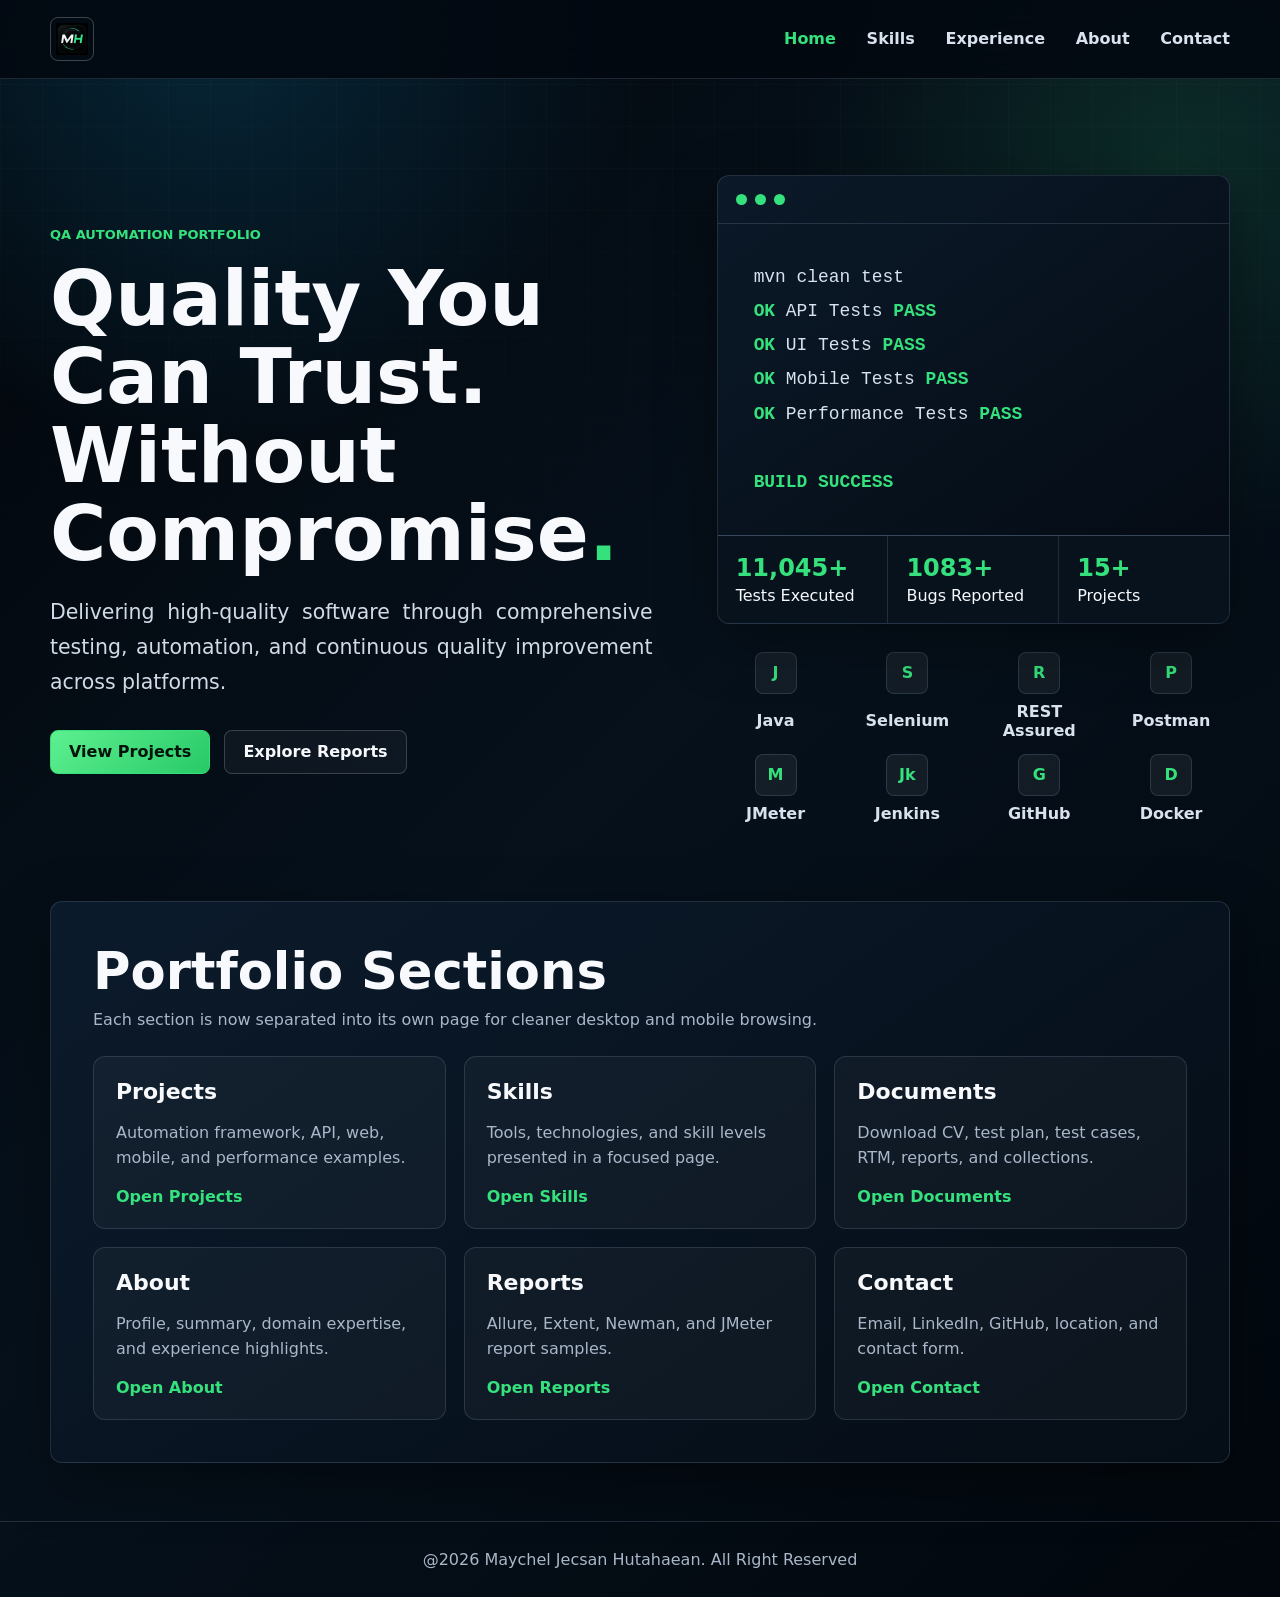
==== outputs/index.html @ 9061b14a "Update homepage" ====
<!doctype html>
<html lang="en">
  <head>
    <meta charset="utf-8" />
    <meta name="viewport" content="width=device-width, initial-scale=1" />
    <title>Maychel Hutahaean | QA Automation Portfolio</title>
    <meta name="description" content="QA automation portfolio for Maychel Hutahaean." />
    <link rel="icon" href="assets/images/favicon.ico" />
    <link rel="stylesheet" href="styles.css" />
  </head>
  <body>
    <header class="nav-wrap">
      <nav class="site nav" aria-label="Primary navigation">
        <a class="brand" href="index.html" aria-label="Home">
          <img src="assets/images/favicon.ico" alt="MH logo" width="32" height="32" />
        </a>
        <button class="mobile-toggle" type="button" aria-label="Open menu"><span></span></button>
        <div class="nav-links">
          <a class="active" href="index.html">Home</a>
          <!-- <a href="projects.html">Projects</a> -->
          <!-- <a href="reports.html">Reports</a> -->
          <!-- <a href="documents.html">Documents</a> -->
          <a href="skills.html">Skills</a>
          <a href="experience.html">Experience</a>
          <a href="about.html">About</a>
          <a href="contact.html">Contact</a>
        </div>
        <!-- <a class="btn" href="assets/docs/cv-maychel-hutahaean.pdf" download>Download CV</a> -->
      </nav>
    </header>

    <main class="site main">
      <section class="hero">
        <div>
          <span class="eyebrow">QA Automation Portfolio</span>
          <h1>Quality You Can Trust. Without Compromise<span>.</span></h1>
          <p class="lead">
            Delivering high-quality software through comprehensive testing, automation, and continuous quality improvement across platforms.
          </p>
          <div class="actions">
            <a class="btn primary" href="projects.html">View Projects</a>
            <a class="btn secondary" href="reports.html">Explore Reports</a>
          </div>
        </div>

        <div>
          <div class="terminal-card">
            <div class="terminal-top"><span></span><span></span><span></span></div>
            <div class="terminal">
              mvn clean test<br />
              <b>OK</b> API Tests <b>PASS</b><br />
              <b>OK</b> UI Tests <b>PASS</b><br />
              <b>OK</b> Mobile Tests <b>PASS</b><br />
              <b>OK</b> Performance Tests <b>PASS</b><br />
              <br />
              <b>BUILD SUCCESS</b>
            </div>
            <div class="hero-metric">
              <div><strong>11,045+</strong><span>Tests Executed</span></div>
              <div><strong>1083+</strong><span>Bugs Reported</span></div>
              <div><strong>15+</strong><span>Projects</span></div>
            </div>
          </div>

          <div class="tool-strip" aria-label="Tools">
            <div class="tool"><span class="tool-icon">J</span><span>Java</span></div>
            <div class="tool"><span class="tool-icon">S</span><span>Selenium</span></div>
            <div class="tool"><span class="tool-icon">R</span><span>REST Assured</span></div>
            <div class="tool"><span class="tool-icon">P</span><span>Postman</span></div>
            <div class="tool"><span class="tool-icon">M</span><span>JMeter</span></div>
            <div class="tool"><span class="tool-icon">Jk</span><span>Jenkins</span></div>
            <div class="tool"><span class="tool-icon">G</span><span>GitHub</span></div>
            <div class="tool"><span class="tool-icon">D</span><span>Docker</span></div>
          </div>
        </div>
      </section>

      <section class="panel">
        <div class="section-head">
          <div>
            
            <h2>Portfolio Sections</h2>
            <p>Each section is now separated into its own page for cleaner desktop and mobile browsing.</p>
          </div>
        </div>
        <div class="preview-grid">
          <a class="preview-card" href="projects.html"><h3>Projects</h3><p>Automation framework, API, web, mobile, and performance examples.</p><span class="text-link">Open Projects</span></a>
          <a class="preview-card" href="skills.html"><h3>Skills</h3><p>Tools, technologies, and skill levels presented in a focused page.</p><span class="text-link">Open Skills</span></a>
          <a class="preview-card" href="documents.html"><h3>Documents</h3><p>Download CV, test plan, test cases, RTM, reports, and collections.</p><span class="text-link">Open Documents</span></a>
          <a class="preview-card" href="about.html"><h3>About</h3><p>Profile, summary, domain expertise, and experience highlights.</p><span class="text-link">Open About</span></a>
          <a class="preview-card" href="reports.html"><h3>Reports</h3><p>Allure, Extent, Newman, and JMeter report samples.</p><span class="text-link">Open Reports</span></a>
          <a class="preview-card" href="contact.html"><h3>Contact</h3><p>Email, LinkedIn, GitHub, location, and contact form.</p><span class="text-link">Open Contact</span></a>
        </div>
      </section>
    </main>

    <footer class="footer">
      <div class="site footer-inner">
        <span>@2026 Maychel Jecsan Hutahaean. All Right Reserved</span>
      </div>
    </footer>
    <script src="script.js"></script>
  </body>
</html>
---- outputs/styles.css ----
:root {
  --bg: #02070d;
  --panel: #081420;
  --panel-2: #0d1b2a;
  --line: rgba(157, 183, 215, 0.18);
  --text: #f7f9fc;
  --muted: #a9b7c9;
  --soft: #748397;
  --green: #35e17c;
  --green-2: #12b96b;
  --blue: #18b9ff;
  --purple: #be57ff;
  --orange: #ff9a2f;
  --shadow: 0 18px 58px rgba(0, 0, 0, 0.38);
}

* {
  box-sizing: border-box;
}

html {
  scroll-behavior: smooth;
}

body {
  margin: 0;
  min-height: 100vh;
  color: var(--text);
  font-family:
    Inter, ui-sans-serif, system-ui, -apple-system, BlinkMacSystemFont,
    "Segoe UI", sans-serif;
  background:
    radial-gradient(circle at 16% 0%, rgba(24, 185, 255, 0.18), transparent 28rem),
    radial-gradient(circle at 92% 10%, rgba(53, 225, 124, 0.13), transparent 24rem),
    linear-gradient(135deg, #02050a, #06111c 48%, #02070d);
}

body::before {
  content: "";
  position: fixed;
  inset: 0;
  z-index: -1;
  pointer-events: none;
  background-image:
    linear-gradient(rgba(255, 255, 255, 0.025) 1px, transparent 1px),
    linear-gradient(90deg, rgba(255, 255, 255, 0.025) 1px, transparent 1px);
  background-size: 42px 42px;
  mask-image: linear-gradient(to bottom, rgba(0, 0, 0, 0.9), transparent 78%);
}

a {
  color: inherit;
  text-decoration: none;
}

img {
  display: block;
  max-width: 100%;
}

button,
input,
textarea {
  font: inherit;
}

.site {
  width: min(1180px, calc(100% - 32px));
  margin: 0 auto;
}

.nav-wrap {
  position: sticky;
  top: 0;
  z-index: 30;
  border-bottom: 1px solid var(--line);
  background: rgba(3, 9, 16, 0.88);
  backdrop-filter: blur(18px);
}

.nav {
  display: flex;
  align-items: center;
  justify-content: space-between;
  min-height: 78px;
  gap: 20px;
}

.brand {
  display: inline-grid;
  place-items: center;
  width: 44px;
  height: 44px;
  border: 1px solid rgba(255, 255, 255, 0.24);
  border-radius: 8px;
  font-weight: 900;
  letter-spacing: 0;
}

.nav-links {
  display: flex;
  align-items: center;
  justify-content: center;
  gap: clamp(16px, 2.4vw, 34px);
  color: #d9e2ee;
  font-weight: 700;
}

.nav-links a {
  line-height: 1;
}

.nav-links a:hover,
.nav-links a.active {
  color: var(--green);
}

.mobile-toggle {
  display: none;
  width: 44px;
  height: 44px;
  border: 1px solid var(--line);
  border-radius: 8px;
  color: var(--text);
  background: rgba(255, 255, 255, 0.04);
  cursor: pointer;
}

.mobile-toggle span,
.mobile-toggle::before,
.mobile-toggle::after {
  content: "";
  display: block;
  width: 20px;
  height: 2px;
  margin: 4px auto;
  border-radius: 2px;
  background: var(--text);
}

.btn {
  display: inline-flex;
  align-items: center;
  justify-content: center;
  min-height: 44px;
  padding: 0 18px;
  border: 1px solid rgba(53, 225, 124, 0.6);
  border-radius: 8px;
  color: var(--green);
  background: rgba(53, 225, 124, 0.08);
  font-weight: 900;
  cursor: pointer;
}

.btn:hover {
  border-color: var(--green);
  background: rgba(53, 225, 124, 0.15);
}

.btn.primary {
  color: #031309;
  border-color: var(--green);
  background: linear-gradient(135deg, #5df090, #28c967);
}

.btn.secondary {
  color: var(--text);
  border-color: rgba(255, 255, 255, 0.18);
  background: rgba(255, 255, 255, 0.04);
}

.main {
  padding: 42px 0 58px;
  animation: pageSlideIn 320ms ease both;
}

body.is-leaving .main {
  animation: pageSlideOut 180ms ease both;
}

@keyframes pageSlideIn {
  from {
    opacity: 0;
    transform: translateX(22px);
  }

  to {
    opacity: 1;
    transform: translateX(0);
  }
}

@keyframes pageSlideOut {
  from {
    opacity: 1;
    transform: translateX(0);
  }

  to {
    opacity: 0;
    transform: translateX(-18px);
  }
}

.hero {
  display: grid;
  grid-template-columns: minmax(0, 1.08fr) minmax(360px, 0.92fr);
  gap: clamp(28px, 5vw, 68px);
  align-items: center;
  min-height: calc(100vh - 120px);
  padding: 34px 0 58px;
}

.eyebrow {
  display: inline-flex;
  margin-bottom: 18px;
  color: var(--green);
  font-size: 13px;
  font-weight: 900;
  text-transform: uppercase;
}

h1,
h2,
h3,
p {
  overflow-wrap: anywhere;
}

h1 {
  max-width: 760px;
  margin: 0 0 22px;
  font-size: clamp(44px, 6vw, 84px);
  line-height: 1.02;
  letter-spacing: 0;
}

h1 span,
.accent {
  color: var(--green);
}

.lead,
.about-text {
  max-width: 700px;
  margin: 0 0 30px;
  color: #d1dbe8;
  font-size: clamp(17px, 1.6vw, 22px);
  line-height: 1.7;
  text-align: justify;
  text-align-last: left;
}

.actions {
  display: flex;
  flex-wrap: wrap;
  gap: 14px;
}

.terminal-card {
  position: relative;
  width: 100%;
  border: 1px solid var(--line);
  border-radius: 12px;
  background:
    linear-gradient(145deg, rgba(11, 25, 41, 0.96), rgba(4, 10, 18, 0.98)),
    var(--panel);
  box-shadow: var(--shadow);
  overflow: hidden;
}

.terminal-top {
  display: flex;
  gap: 8px;
  padding: 18px;
  border-bottom: 1px solid var(--line);
}

.terminal-top span {
  width: 11px;
  height: 11px;
  border-radius: 50%;
  background: var(--green);
}

.terminal {
  padding: clamp(22px, 4vw, 36px);
  font-family: "Cascadia Mono", Consolas, monospace;
  color: #d9e3ef;
  font-size: clamp(14px, 1.4vw, 18px);
  line-height: 1.9;
  white-space: nowrap;
  overflow-x: auto;
}

.terminal b {
  color: var(--green);
}

.hero-metric {
  display: grid;
  grid-template-columns: repeat(3, 1fr);
  gap: 1px;
  border-top: 1px solid var(--line);
  background: var(--line);
}

.hero-metric div {
  padding: 18px;
  background: rgba(7, 17, 29, 0.96);
}

.hero-metric strong {
  display: block;
  margin-bottom: 4px;
  color: var(--green);
  font-size: 24px;
}

.tool-strip {
  display: grid;
  grid-template-columns: repeat(4, minmax(74px, 1fr));
  gap: 14px;
  margin-top: 28px;
}

.tool {
  display: grid;
  justify-items: center;
  gap: 8px;
  min-width: 0;
  color: #d8e2ee;
  text-align: center;
  font-weight: 700;
}

.tool-icon,
.contact-icon,
.skill-logo {
  display: grid;
  place-items: center;
  width: 42px;
  height: 42px;
  border-radius: 8px;
  color: var(--green);
  background: rgba(255, 255, 255, 0.06);
  border: 1px solid var(--line);
  font-weight: 900;
}

.section-head {
  display: flex;
  align-items: end;
  justify-content: space-between;
  gap: 18px;
  margin-bottom: 22px;
}

.section-head h2,
.page-title h1 {
  margin: 0;
  font-size: clamp(32px, 4vw, 54px);
  line-height: 1.08;
}

.section-head p,
.page-title p {
  margin: 8px 0 0;
  color: var(--muted);
  line-height: 1.65;
}

.panel,
.card {
  border: 1px solid var(--line);
  border-radius: 12px;
  background:
    linear-gradient(145deg, rgba(12, 27, 44, 0.94), rgba(5, 12, 21, 0.96)),
    var(--panel);
  box-shadow: var(--shadow);
}

.panel {
  padding: clamp(22px, 4vw, 42px);
}

.preview-grid {
  display: grid;
  grid-template-columns: repeat(3, 1fr);
  gap: 18px;
}

.preview-card,
.project-card,
.report-card,
.doc-card,
.stat-card,
.skill-card {
  border: 1px solid var(--line);
  border-radius: 12px;
  background: rgba(255, 255, 255, 0.035);
  overflow: hidden;
}

.preview-card {
  padding: 22px;
}

.preview-card h3,
.project-card h3,
.report-card h3 {
  margin: 0 0 10px;
  font-size: 22px;
}

.preview-card p,
.project-card p,
.report-card p,
.doc-card p,
.skill-card p {
  color: var(--muted);
  line-height: 1.6;
}

.page-title {
  max-width: 820px;
  margin-bottom: 30px;
}

.grid-2 {
  display: grid;
  grid-template-columns: 0.85fr 1.15fr;
  gap: clamp(22px, 4vw, 48px);
  align-items: center;
}

.portrait {
  width: min(100%, 360px);
  aspect-ratio: 0.82;
  border: 1px solid var(--line);
  border-radius: 12px;
  overflow: hidden;
  background:
    radial-gradient(circle at 50% 18%, rgba(255, 255, 255, 0.16), transparent 18%),
    linear-gradient(145deg, #14263a, #0c1625 55%, #0b5f92);
}

.portrait-placeholder {
  display: grid;
  place-items: center;
  width: 100%;
  height: 100%;
  font-size: 58px;
  font-weight: 900;
}

.portrait img {
  width: 100%;
  height: 100%;
  object-fit: cover;
}

.facts {
  display: grid;
  grid-template-columns: repeat(4, 1fr);
  gap: 14px;
  margin-top: 26px;
}

.fact {
  padding: 18px;
  border: 1px solid var(--line);
  border-radius: 12px;
  background: rgba(255, 255, 255, 0.035);
}

.fact strong {
  display: block;
  color: var(--green);
  font-size: 28px;
}

.fact span {
  color: var(--muted);
}

.project-filter {
  display: flex;
  flex-wrap: wrap;
  gap: 10px;
  margin: 0 0 24px;
}

.chip {
  min-height: 40px;
  padding: 0 14px;
  border: 1px solid var(--line);
  border-radius: 8px;
  color: #dce6f3;
  background: rgba(255, 255, 255, 0.04);
  font-weight: 800;
  cursor: pointer;
}

.chip.active {
  color: #031309;
  border-color: var(--green);
  background: var(--green);
}

.project-grid,
.report-grid,
.doc-grid,
.skill-grid,
.stat-grid {
  display: grid;
  grid-template-columns: repeat(3, minmax(0, 1fr));
  gap: 20px;
}

.project-image {
  height: 170px;
  background:
    radial-gradient(circle at 70% 22%, rgba(53, 225, 124, 0.36), transparent 25%),
    linear-gradient(135deg, rgba(24, 185, 255, 0.15), rgba(3, 7, 12, 0.92));
}

.project-card:nth-child(3n + 2) .project-image {
  background:
    radial-gradient(circle at 50% 55%, rgba(53, 225, 124, 0.4), transparent 18%),
    linear-gradient(135deg, rgba(24, 185, 255, 0.2), rgba(3, 7, 12, 0.9));
}

.project-card:nth-child(3n + 3) .project-image {
  background:
    radial-gradient(circle at 72% 18%, rgba(190, 87, 255, 0.34), transparent 22%),
    linear-gradient(135deg, rgba(24, 185, 255, 0.12), rgba(3, 7, 12, 0.9));
}

.card-body {
  padding: 20px;
}

.tag {
  display: inline-flex;
  margin-bottom: 14px;
  padding: 7px 10px;
  border-radius: 7px;
  color: #031309;
  background: var(--green);
  font-size: 13px;
  font-weight: 900;
}

.mini-icons {
  display: flex;
  flex-wrap: wrap;
  gap: 8px;
  margin: 16px 0 18px;
}

.mini-icons span {
  display: grid;
  place-items: center;
  width: 28px;
  height: 28px;
  border-radius: 7px;
  color: var(--green);
  background: rgba(255, 255, 255, 0.08);
  font-size: 12px;
  font-weight: 900;
}

.text-link {
  color: var(--green);
  font-weight: 900;
}

.skill-layout {
  display: grid;
  grid-template-columns: minmax(280px, 0.95fr) minmax(360px, 1.05fr);
  gap: 28px;
}

.bars {
  display: grid;
  gap: 18px;
}

.bar-head {
  display: flex;
  justify-content: space-between;
  gap: 12px;
  margin-bottom: 8px;
  font-weight: 900;
}

.bar-track {
  height: 10px;
  border-radius: 999px;
  background: rgba(255, 255, 255, 0.1);
  overflow: hidden;
}

.bar-fill {
  display: block;
  height: 100%;
  width: var(--value);
  background: linear-gradient(90deg, #5af091, #10ba70);
}

.skill-card {
  display: grid;
  place-items: center;
  min-height: 132px;
  padding: 18px;
  text-align: center;
}

.skill-logo {
  width: 54px;
  height: 54px;
  border-radius: 50%;
  margin-bottom: 10px;
  font-size: 18px;
}

.report-card,
.doc-card,
.stat-card {
  padding: 22px;
}

.report-thumb {
  height: 118px;
  margin: 18px 0;
  border: 1px solid rgba(255, 255, 255, 0.16);
  border-radius: 8px;
  background:
    linear-gradient(90deg, rgba(255, 255, 255, 0.08) 22%, transparent 22% 26%, rgba(53, 225, 124, 0.25) 26% 52%, transparent 52%),
    linear-gradient(180deg, #f4f7fb 0 22%, #d9e0ea 22% 24%, #101722 24%);
}

.doc-icon {
  display: grid;
  place-items: center;
  width: 58px;
  height: 66px;
  margin-bottom: 18px;
  border-radius: 8px;
  color: #fff;
  background: linear-gradient(145deg, var(--blue), #086faf);
  font-size: 26px;
  font-weight: 900;
}

.doc-card:nth-child(2) .doc-icon {
  background: linear-gradient(145deg, #19e091, #07945d);
}

.doc-card:nth-child(3) .doc-icon {
  background: linear-gradient(145deg, #ffd15c, #d89510);
}

.doc-card:nth-child(4) .doc-icon,
.doc-card:nth-child(6) .doc-icon {
  background: linear-gradient(145deg, #ff7c3f, #d73622);
}

.doc-card:nth-child(5) .doc-icon {
  background: linear-gradient(145deg, #c958f6, #7d2eb5);
}

.timeline {
  position: relative;
  display: grid;
  gap: 28px;
  max-width: 900px;
  margin: 0 auto;
}

.time-item {
  display: grid;
  grid-template-columns: 170px 1fr;
  gap: 24px;
  padding: 0 0 28px;
  border-bottom: 1px solid var(--line);
}

.time-item:last-child {
  border-bottom: 0;
  padding-bottom: 0;
}

.date {
  color: var(--green);
  font-weight: 900;
}

.role h3 {
  margin: 0 0 5px;
}

.role small {
  color: var(--text);
}

.role p {
  color: var(--muted);
  line-height: 1.6;
}

.stat-card strong {
  display: block;
  color: var(--stat-color);
  font-size: clamp(36px, 4vw, 54px);
  line-height: 1;
}

.stat-card h3 {
  margin: 12px 0;
}

.contact-layout {
  display: grid;
  grid-template-columns: 0.9fr 1.1fr;
  gap: 30px;
}

.contact-list {
  display: grid;
  gap: 16px;
  margin-top: 22px;
}

.contact-item {
  display: grid;
  grid-template-columns: 42px 1fr;
  gap: 12px;
  align-items: center;
  color: #dce5ef;
}

.contact-icon {
  color: #031309;
  background: var(--green);
  border-color: var(--green);
}

.form {
  display: grid;
  gap: 12px;
}

.form-row {
  display: grid;
  grid-template-columns: 1fr 1fr;
  gap: 12px;
}

input,
textarea {
  width: 100%;
  border: 1px solid var(--line);
  border-radius: 8px;
  background: rgba(255, 255, 255, 0.05);
  color: var(--text);
  padding: 15px;
}

textarea {
  min-height: 136px;
  resize: vertical;
}

.logo-showcase {
  display: grid;
  grid-template-columns: repeat(3, minmax(0, 1fr));
  gap: 14px;
}

.logo-card {
  display: grid;
  place-items: center;
  min-height: 118px;
  padding: 18px;
  border: 1px solid var(--line);
  border-radius: 12px;
  background: rgba(255, 255, 255, 0.035);
  text-align: center;
}

.logo-card img {
  width: min(100%, 132px);
  max-height: 58px;
  object-fit: contain;
}

.logo-card span {
  color: var(--muted);
  font-weight: 800;
}

.logo-card img + span {
  display: none;
}

.footer {
  border-top: 1px solid var(--line);
  padding: 28px 0;
  color: var(--muted);
}

.footer-inner {
  display: flex;
  align-items: center;
  justify-content: center;
  gap: 18px;
  text-align: center;
}

@media (max-width: 1080px) {
  .site {
    width: min(100% - 24px, 1180px);
  }

  .mobile-toggle {
    display: block;
  }

  .nav {
    min-height: 68px;
  }

  .nav-links {
    position: absolute;
    left: 12px;
    right: 12px;
    top: 78px;
    display: none;
    flex-direction: column;
    align-items: stretch;
    gap: 0;
    padding: 10px;
    border: 1px solid var(--line);
    border-radius: 12px;
    background: rgba(5, 12, 21, 0.98);
  }

  .nav-links.open {
    display: flex;
  }

  .nav-links a {
    padding: 14px;
    border-radius: 8px;
  }

  .nav-links a:hover,
  .nav-links a.active {
    background: rgba(53, 225, 124, 0.08);
  }

  .nav .btn {
    display: none;
  }

  .hero,
  .grid-2,
  .skill-layout,
  .contact-layout {
    grid-template-columns: 1fr;
  }

  .hero {
    min-height: auto;
    padding-top: 26px;
  }

  .preview-grid,
  .project-grid,
  .report-grid,
  .doc-grid,
  .skill-grid,
  .stat-grid,
  .facts {
    grid-template-columns: repeat(2, minmax(0, 1fr));
  }
}

@media (max-width: 640px) {
  .main {
    padding-top: 26px;
  }

  h1 {
    font-size: 42px;
  }

  .hero-metric,
  .preview-grid,
  .project-grid,
  .report-grid,
  .doc-grid,
  .skill-grid,
  .stat-grid,
  .facts,
  .logo-showcase,
  .form-row {
    grid-template-columns: 1fr;
  }

  .tool-strip {
    grid-template-columns: repeat(2, 1fr);
  }

  .section-head {
    display: block;
  }

  .time-item {
    grid-template-columns: 1fr;
    gap: 6px;
  }

  .footer-inner {
    justify-content: center;
  }
}

@media (prefers-reduced-motion: reduce) {
  html {
    scroll-behavior: auto;
  }

  .main,
  body.is-leaving .main {
    animation: none;
  }
}
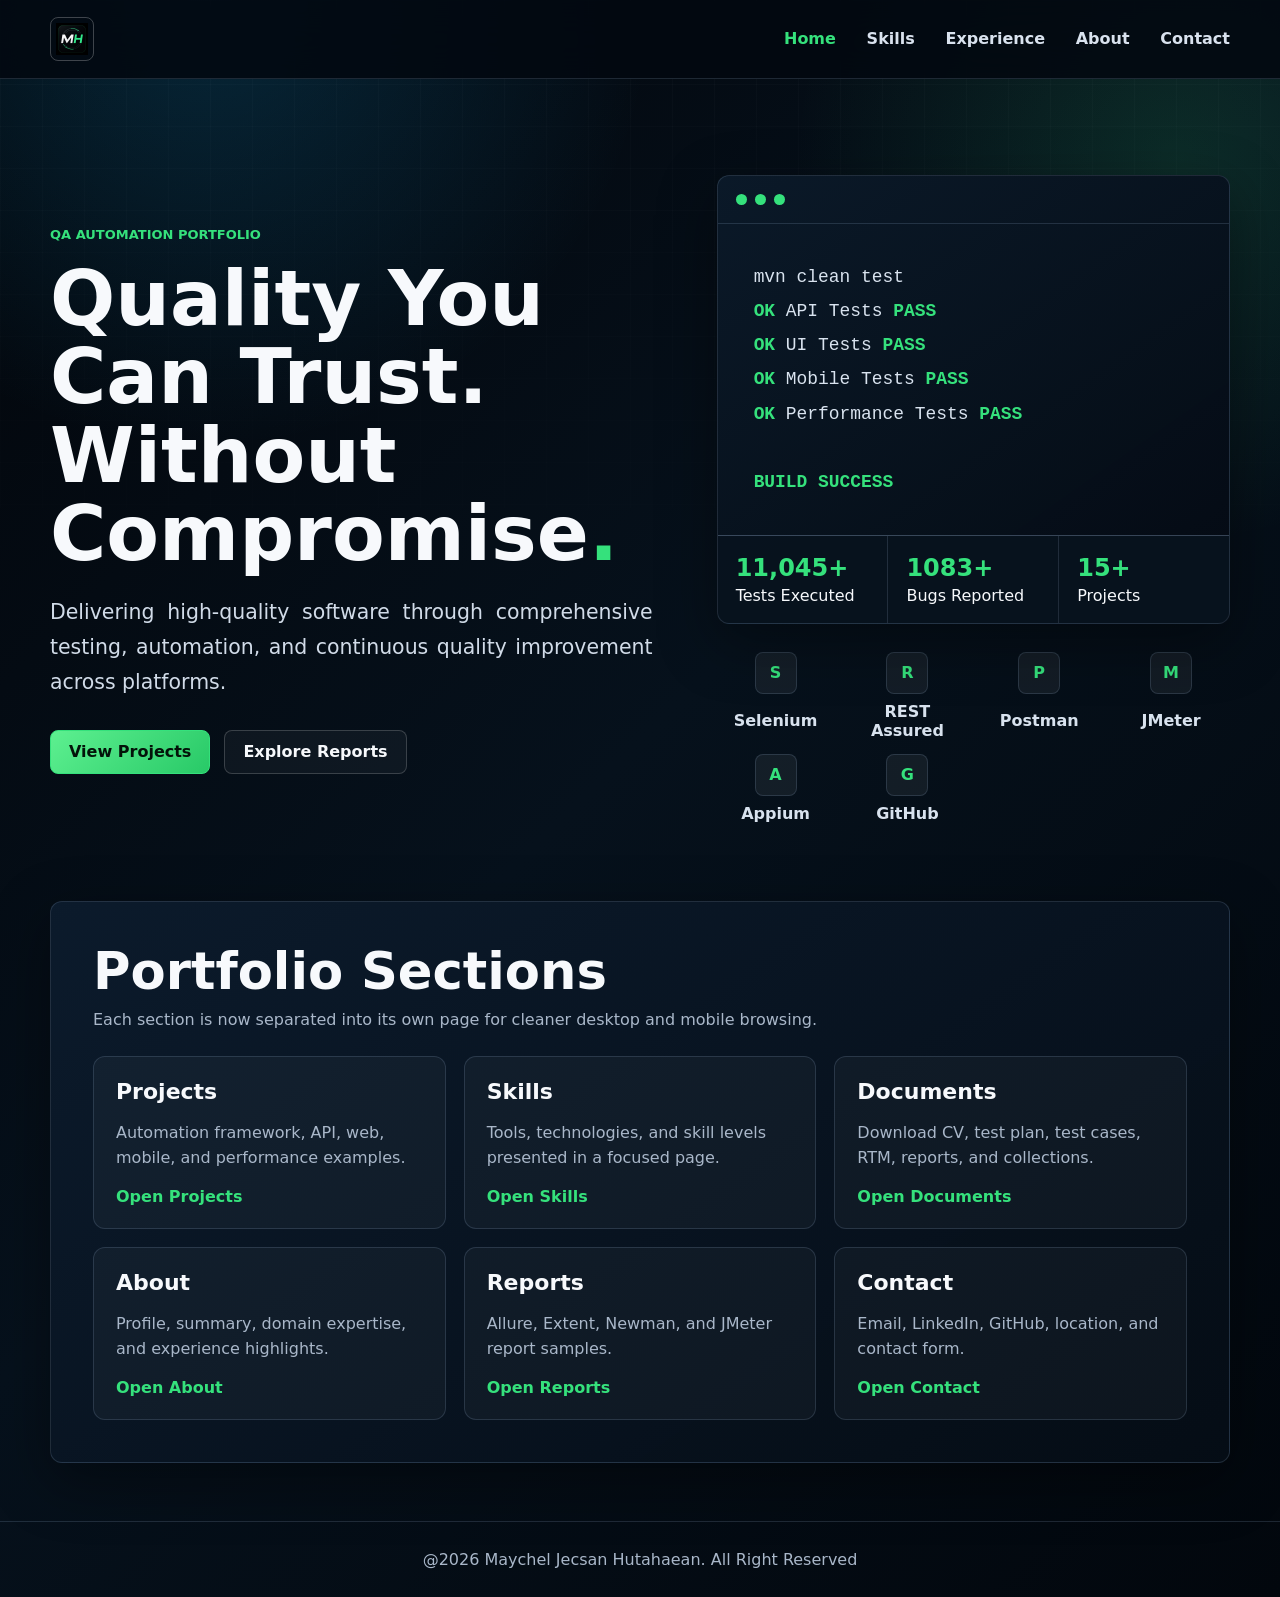
==== commit 030f7024: "Update hero section and about page" ====
--- a/outputs/index.html
+++ b/outputs/index.html
@@ -63,14 +63,14 @@
           </div>
 
           <div class="tool-strip" aria-label="Tools">
-            <div class="tool"><span class="tool-icon">J</span><span>Java</span></div>
+            <!-- <div class="tool"><span class="tool-icon">J</span><span>Java</span></div> -->
             <div class="tool"><span class="tool-icon">S</span><span>Selenium</span></div>
             <div class="tool"><span class="tool-icon">R</span><span>REST Assured</span></div>
             <div class="tool"><span class="tool-icon">P</span><span>Postman</span></div>
             <div class="tool"><span class="tool-icon">M</span><span>JMeter</span></div>
-            <div class="tool"><span class="tool-icon">Jk</span><span>Jenkins</span></div>
+            <div class="tool"><span class="tool-icon">A</span><span>Appium</span></div>
             <div class="tool"><span class="tool-icon">G</span><span>GitHub</span></div>
-            <div class="tool"><span class="tool-icon">D</span><span>Docker</span></div>
+            <!-- <div class="tool"><span class="tool-icon">D</span><span>Docker</span></div> -->
           </div>
         </div>
       </section>
--- a/outputs/styles.css
+++ b/outputs/styles.css
@@ -776,29 +776,42 @@
 .logo-showcase {
   display: grid;
   grid-template-columns: repeat(3, minmax(0, 1fr));
-  gap: 14px;
+  gap: 12px;
 }
 
 .logo-card {
-  display: grid;
-  place-items: center;
-  min-height: 118px;
-  padding: 18px;
+  display: flex;
+  flex-direction: column;
+  align-items: center;
+  justify-content: center;
+
+  min-height: 170px;
+  padding: 18px 14px;
+
   border: 1px solid var(--line);
-  border-radius: 12px;
-  background: rgba(255, 255, 255, 0.035);
+  border-radius: 18px;
+  background: rgba(255,255,255,.03);
+
   text-align: center;
+  font-size: 1rem;      /* lebih kecil */
+  font-weight: 500;
+  line-height: 1.35;
+
+  transition: all .25s ease;
 }
 
 .logo-card img {
-  width: min(100%, 132px);
-  max-height: 58px;
+  width: 84px;
+  height: 84px;
   object-fit: contain;
+
+  background: #fff;
+  padding: 8px;
+  border-radius: 18px;
 }
 
 .logo-card span {
-  color: var(--muted);
-  font-weight: 800;
+  display: none;
 }
 
 .logo-card img + span {
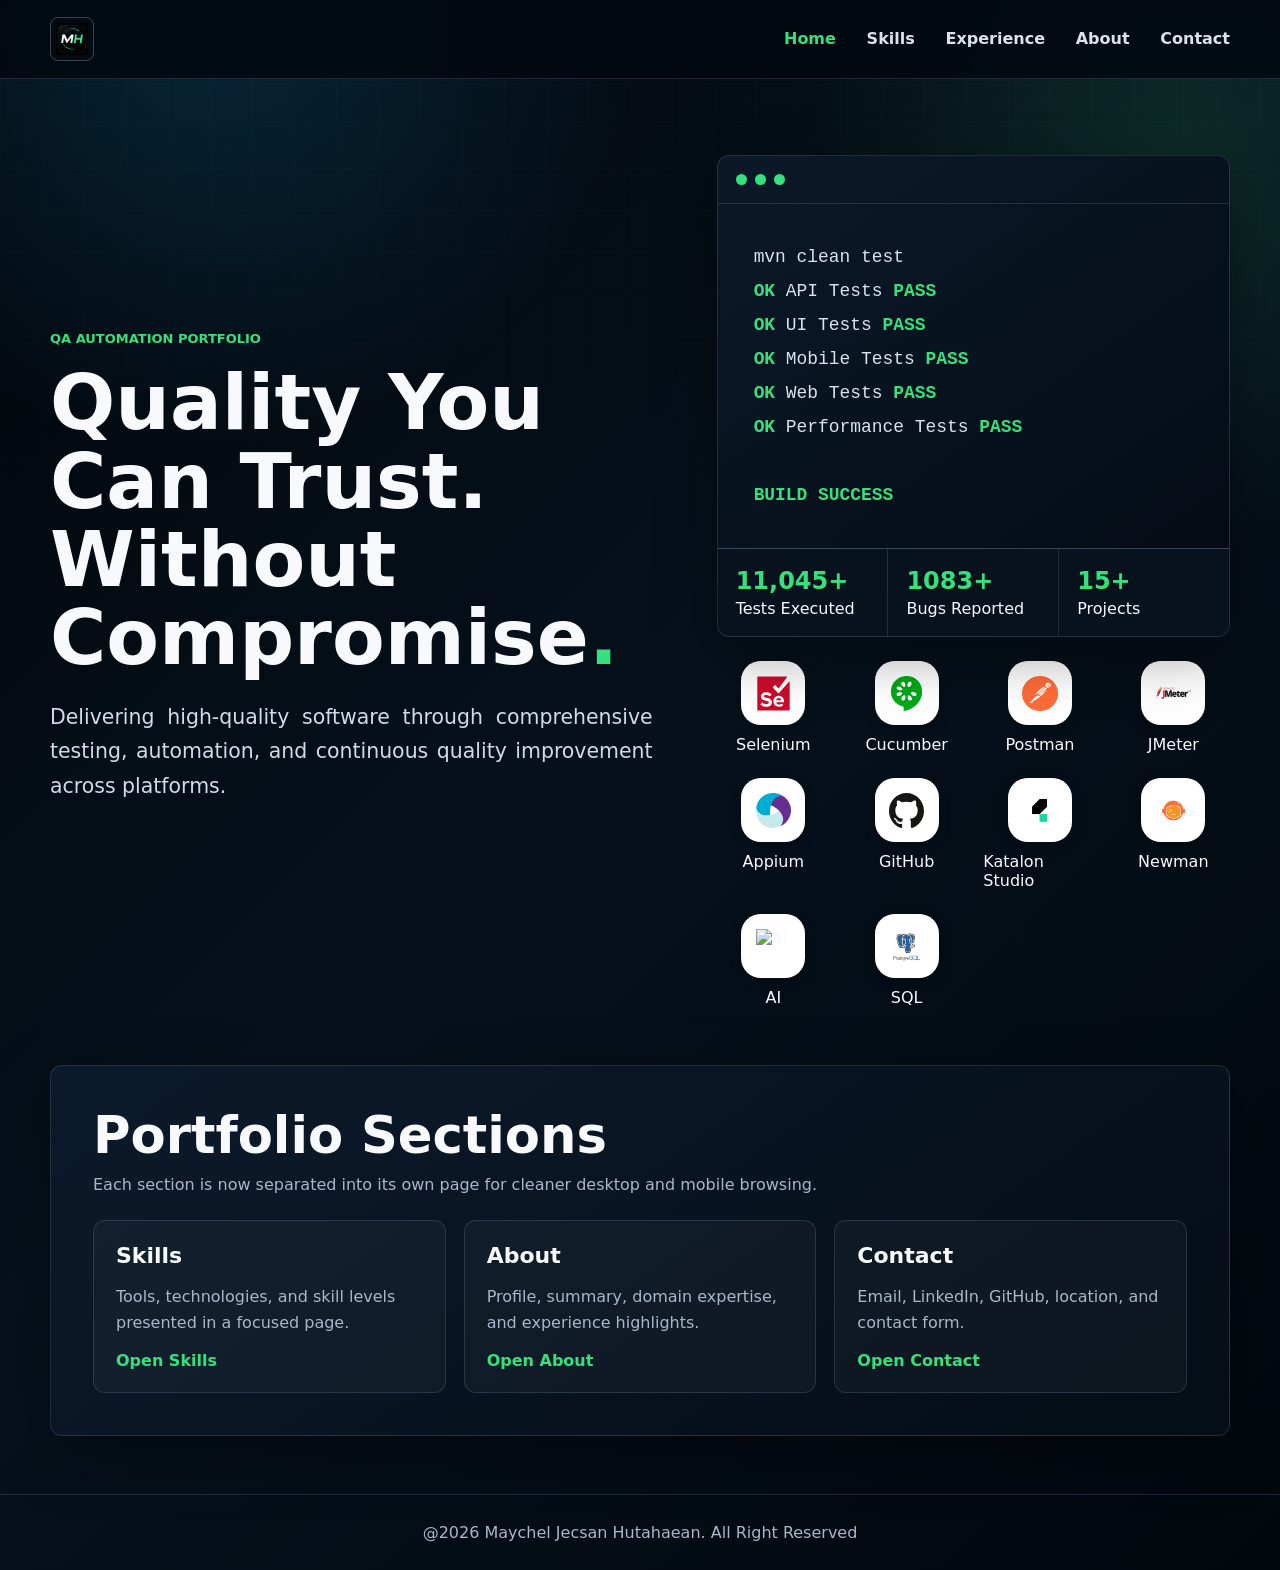
==== commit fc65229f: "skill page" ====
--- a/outputs/index.html
+++ b/outputs/index.html
@@ -38,8 +38,8 @@
             Delivering high-quality software through comprehensive testing, automation, and continuous quality improvement across platforms.
           </p>
           <div class="actions">
-            <a class="btn primary" href="projects.html">View Projects</a>
-            <a class="btn secondary" href="reports.html">Explore Reports</a>
+            <!-- <a class="btn primary" href="projects.html">View Projects</a> -->
+            <!-- <a class="btn secondary" href="reports.html">Explore Reports</a> -->
           </div>
         </div>
 
@@ -51,6 +51,7 @@
               <b>OK</b> API Tests <b>PASS</b><br />
               <b>OK</b> UI Tests <b>PASS</b><br />
               <b>OK</b> Mobile Tests <b>PASS</b><br />
+              <b>OK</b> Web Tests <b>PASS</b><br />
               <b>OK</b> Performance Tests <b>PASS</b><br />
               <br />
               <b>BUILD SUCCESS</b>
@@ -63,15 +64,78 @@
           </div>
 
           <div class="tool-strip" aria-label="Tools">
-            <!-- <div class="tool"><span class="tool-icon">J</span><span>Java</span></div> -->
-            <div class="tool"><span class="tool-icon">S</span><span>Selenium</span></div>
-            <div class="tool"><span class="tool-icon">R</span><span>REST Assured</span></div>
-            <div class="tool"><span class="tool-icon">P</span><span>Postman</span></div>
-            <div class="tool"><span class="tool-icon">M</span><span>JMeter</span></div>
-            <div class="tool"><span class="tool-icon">A</span><span>Appium</span></div>
-            <div class="tool"><span class="tool-icon">G</span><span>GitHub</span></div>
-            <!-- <div class="tool"><span class="tool-icon">D</span><span>Docker</span></div> -->
-          </div>
+
+  <div class="tool">
+    <div class="tool-icon">
+      <img src="assets/tools/selenium.svg" alt="Selenium">
+    </div>
+    <span>Selenium</span>
+  </div>
+
+  <div class="tool">
+    <div class="tool-icon">
+      <img src="assets/tools/cucumber-seeklogo.png" alt="Cucumber">
+    </div>
+    <span>Cucumber</span>
+  </div>
+
+  <div class="tool">
+    <div class="tool-icon">
+      <img src="assets/tools/postman-seeklogo.png" alt="Postman">
+    </div>
+    <span>Postman</span>
+  </div>
+
+  <div class="tool">
+    <div class="tool-icon">
+      <img src="assets/tools/jmeter-seeklogo.svg" alt="JMeter">
+    </div>
+    <span>JMeter</span>
+  </div>
+
+  <div class="tool">
+    <div class="tool-icon">
+      <img src="assets/tools/appium.svg" alt="Appium">
+    </div>
+    <span>Appium</span>
+  </div>
+
+  <div class="tool">
+    <div class="tool-icon">
+      <img src="assets/tools/github.svg" alt="GitHub">
+    </div>
+    <span>GitHub</span>
+  </div>
+
+  <div class="tool">
+    <div class="tool-icon">
+      <img src="assets/tools/katalon.png" alt="Katalon">
+    </div>
+    <span>Katalon Studio</span>
+  </div>
+
+  <div class="tool">
+    <div class="tool-icon">
+      <img src="assets/tools/newman.png" alt="Newman">
+    </div>
+    <span>Newman</span>
+  </div>
+
+  <div class="tool">
+    <div class="tool-icon">
+      <img src="assets/tools/ai.png" alt="AI">
+    </div>
+    <span>AI</span>
+  </div>
+
+  <div class="tool">
+    <div class="tool-icon">
+      <img src="assets/tools/sql.png" alt="SQL">
+    </div>
+    <span>SQL</span>
+  </div>
+
+</div>
         </div>
       </section>
 
@@ -84,11 +148,11 @@
           </div>
         </div>
         <div class="preview-grid">
-          <a class="preview-card" href="projects.html"><h3>Projects</h3><p>Automation framework, API, web, mobile, and performance examples.</p><span class="text-link">Open Projects</span></a>
+          <!-- <a class="preview-card" href="projects.html"><h3>Projects</h3><p>Automation framework, API, web, mobile, and performance examples.</p><span class="text-link">Open Projects</span></a> -->
           <a class="preview-card" href="skills.html"><h3>Skills</h3><p>Tools, technologies, and skill levels presented in a focused page.</p><span class="text-link">Open Skills</span></a>
-          <a class="preview-card" href="documents.html"><h3>Documents</h3><p>Download CV, test plan, test cases, RTM, reports, and collections.</p><span class="text-link">Open Documents</span></a>
+          <!-- <a class="preview-card" href="documents.html"><h3>Documents</h3><p>Download CV, test plan, test cases, RTM, reports, and collections.</p><span class="text-link">Open Documents</span></a> -->
           <a class="preview-card" href="about.html"><h3>About</h3><p>Profile, summary, domain expertise, and experience highlights.</p><span class="text-link">Open About</span></a>
-          <a class="preview-card" href="reports.html"><h3>Reports</h3><p>Allure, Extent, Newman, and JMeter report samples.</p><span class="text-link">Open Reports</span></a>
+          <!-- <a class="preview-card" href="reports.html"><h3>Reports</h3><p>Allure, Extent, Newman, and JMeter report samples.</p><span class="text-link">Open Reports</span></a> -->
           <a class="preview-card" href="contact.html"><h3>Contact</h3><p>Email, LinkedIn, GitHub, location, and contact form.</p><span class="text-link">Open Contact</span></a>
         </div>
       </section>
--- a/outputs/styles.css
+++ b/outputs/styles.css
@@ -319,22 +319,48 @@
 
 .tool-strip {
   display: grid;
-  grid-template-columns: repeat(4, minmax(74px, 1fr));
-  gap: 14px;
-  margin-top: 28px;
+  grid-template-columns: repeat(4, 1fr);
+  gap: 24px 20px;
+  margin-top: 24px;
 }
 
 .tool {
-  display: grid;
-  justify-items: center;
-  gap: 8px;
-  min-width: 0;
-  color: #d8e2ee;
-  text-align: center;
-  font-weight: 700;
-}
-
-.tool-icon,
+  display: flex;
+  flex-direction: column;
+  align-items: center;
+  gap: 10px;
+}
+
+.tool-icon {
+  width: 64px;  
+  height: 64px;
+
+  display: flex;
+  align-items: center;
+  justify-content: center;
+
+  background: #fff;
+  border-radius: 20px;
+  overflow: hidden;
+
+  box-shadow:
+    0 4px 12px rgba(0,0,0,.18),
+    inset 0 1px 0 rgba(255,255,255,.6);
+
+  transition: all .25s ease;
+}
+
+.tool-icon:hover {
+  transform: translateY(-4px) scale(1.03);
+}
+
+
+.tool-icon img {
+  width: 55%;
+  height: 55%;
+  object-fit: contain;
+}
+
 .contact-icon,
 .skill-logo {
   display: grid;
@@ -346,6 +372,20 @@
   background: rgba(255, 255, 255, 0.06);
   border: 1px solid var(--line);
   font-weight: 900;
+}
+
+.skill-logo img {
+    width: 58%;
+    height: 58%;
+    object-fit: contain;
+}
+
+.skill-card strong {
+    font-size: 1.35rem;
+    font-weight: 700;
+    color: var(--text);
+    text-align: center;
+    line-height: 1.3;
 }
 
 .section-head {
@@ -511,7 +551,11 @@
 .project-grid,
 .report-grid,
 .doc-grid,
-.skill-grid,
+.skill-grid {
+    display: grid;
+    grid-template-columns: repeat(3, 1fr);
+    gap: 18px;
+}
 .stat-grid {
   display: grid;
   grid-template-columns: repeat(3, minmax(0, 1fr));
@@ -610,19 +654,43 @@
 }
 
 .skill-card {
-  display: grid;
-  place-items: center;
-  min-height: 132px;
-  padding: 18px;
-  text-align: center;
+    display: flex;
+    flex-direction: column;
+    align-items: center;
+    justify-content: center;
+
+    min-height: 185px;
+    padding: 24px 18px;
+
+    background: rgba(255,255,255,.03);
+    border: 1px solid rgba(255,255,255,.08);
+    border-radius: 20px;
+
+    transition: .25s ease;
+}
+
+.skill-card:hover {
+    transform: translateY(-6px);
+    border-color: var(--accent);
+    box-shadow: 0 12px 30px rgba(0,0,0,.25);
 }
 
 .skill-logo {
-  width: 54px;
-  height: 54px;
-  border-radius: 50%;
-  margin-bottom: 10px;
-  font-size: 18px;
+    width: 82px;
+    height: 82px;
+
+    display: flex;
+    align-items: center;
+    justify-content: center;
+
+    background: #fff;
+    border-radius: 24px;
+
+    margin-bottom: 20px;
+
+    box-shadow:
+        0 8px 20px rgba(0,0,0,.18),
+        inset 0 1px 0 rgba(255,255,255,.6);
 }
 
 .report-card,
@@ -923,9 +991,20 @@
     grid-template-columns: 1fr;
   }
 
-  .tool-strip {
-    grid-template-columns: repeat(2, 1fr);
-  }
+.tool-strip {
+  display: grid;
+  grid-template-columns: repeat(4, 1fr);
+  gap: 18px 18px; /* sebelumnya 24px */
+  margin-top: 20px;
+}
+
+.tool span {
+  font-size: 0.88rem;
+  font-weight: 600;
+  line-height: 1.3;
+  text-align: center;
+}
+
 
   .section-head {
     display: block;
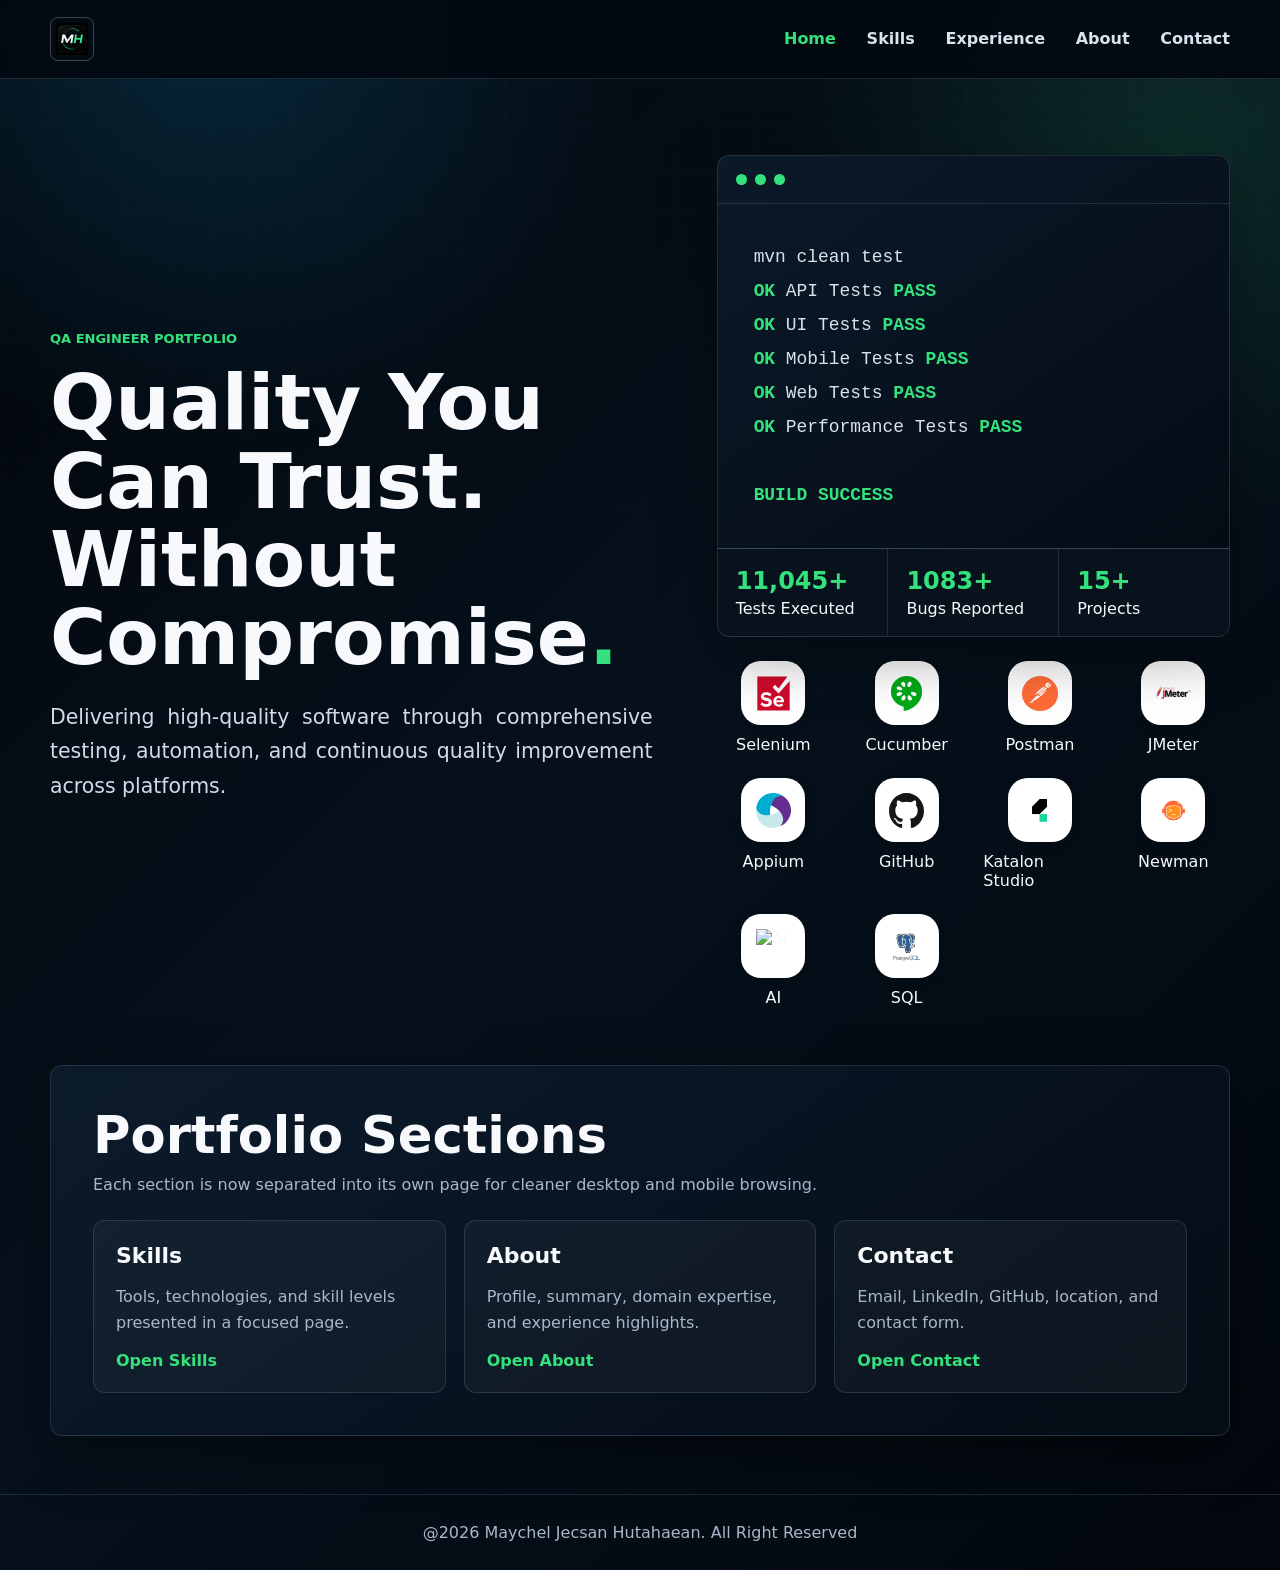
==== commit 0d8ad777: "skill page" ====
--- a/outputs/index.html
+++ b/outputs/index.html
@@ -32,7 +32,7 @@
     <main class="site main">
       <section class="hero">
         <div>
-          <span class="eyebrow">QA Automation Portfolio</span>
+          <span class="eyebrow">QA Engineer Portfolio</span>
           <h1>Quality You Can Trust. Without Compromise<span>.</span></h1>
           <p class="lead">
             Delivering high-quality software through comprehensive testing, automation, and continuous quality improvement across platforms.
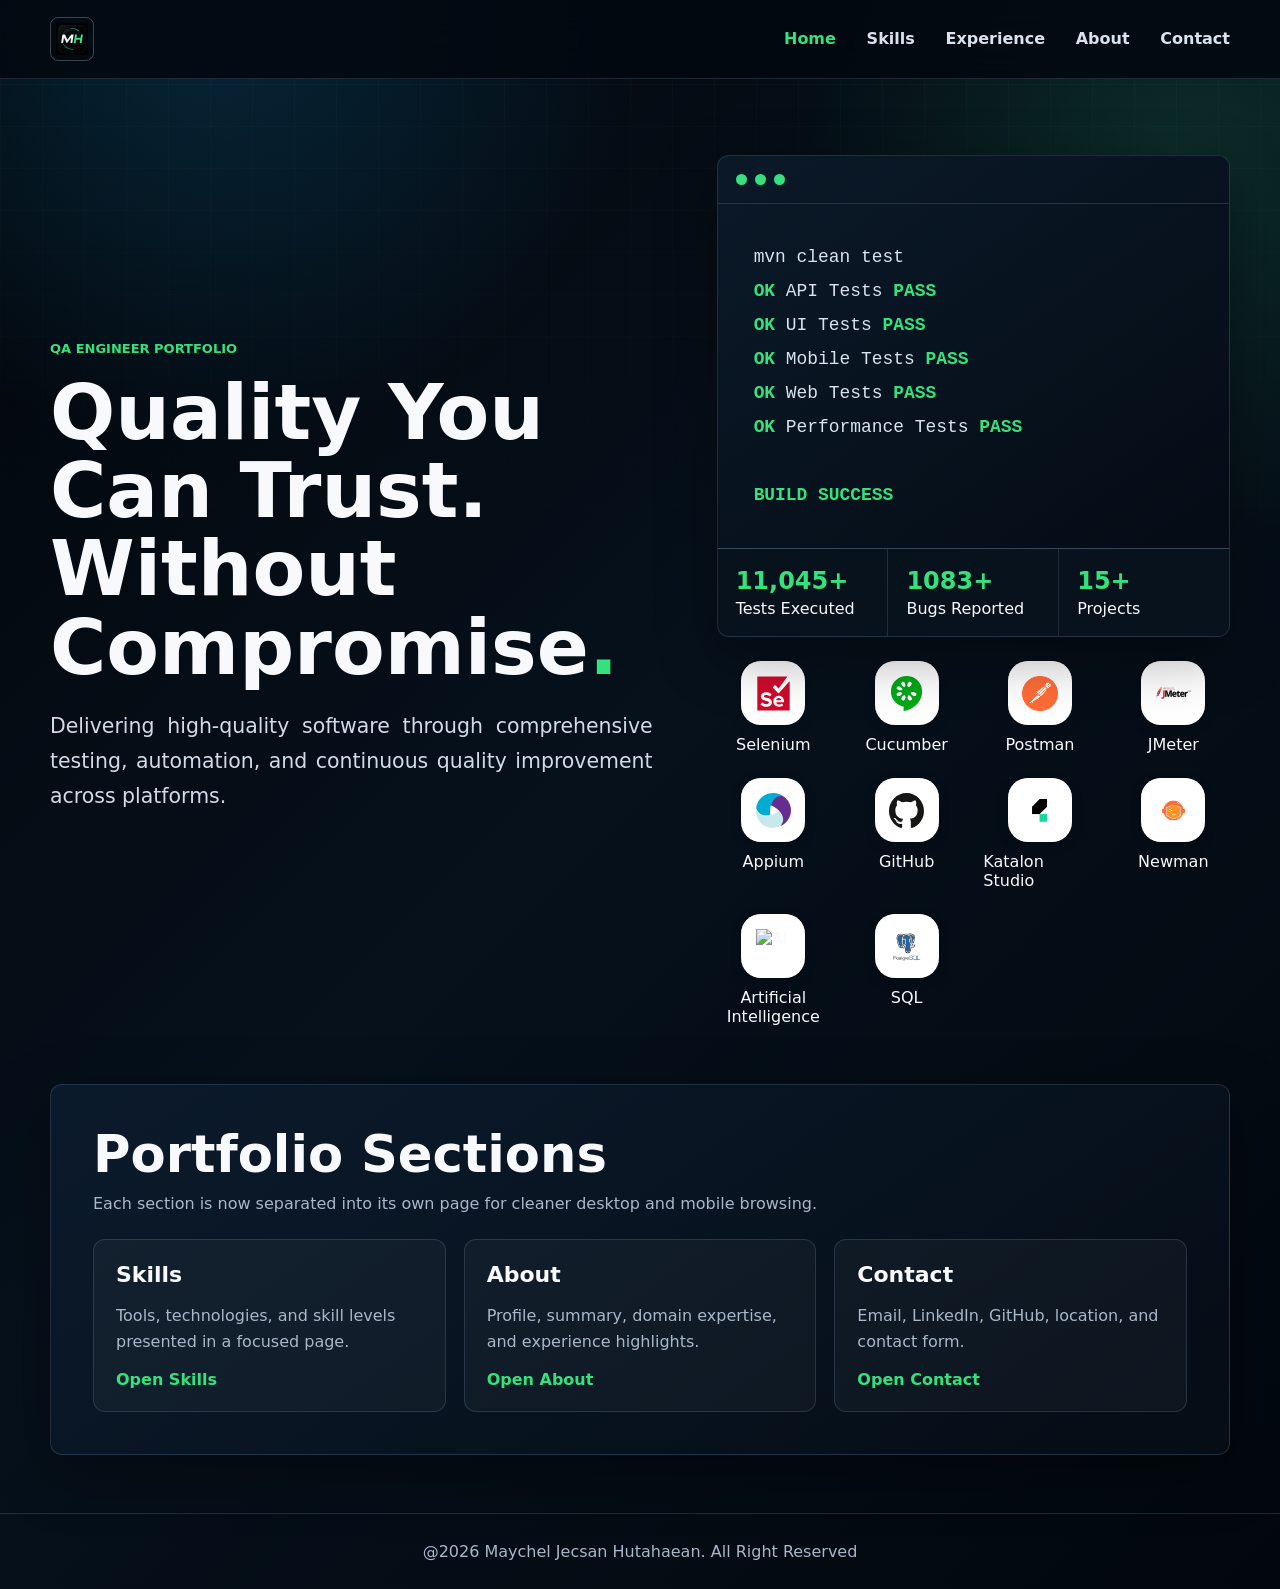
==== commit a9af29a9: "skill page" ====
--- a/outputs/index.html
+++ b/outputs/index.html
@@ -125,7 +125,7 @@
     <div class="tool-icon">
       <img src="assets/tools/ai.png" alt="AI">
     </div>
-    <span>AI</span>
+    <span><center>Artificial <br>Intelligence</center></span>
   </div>
 
   <div class="tool">
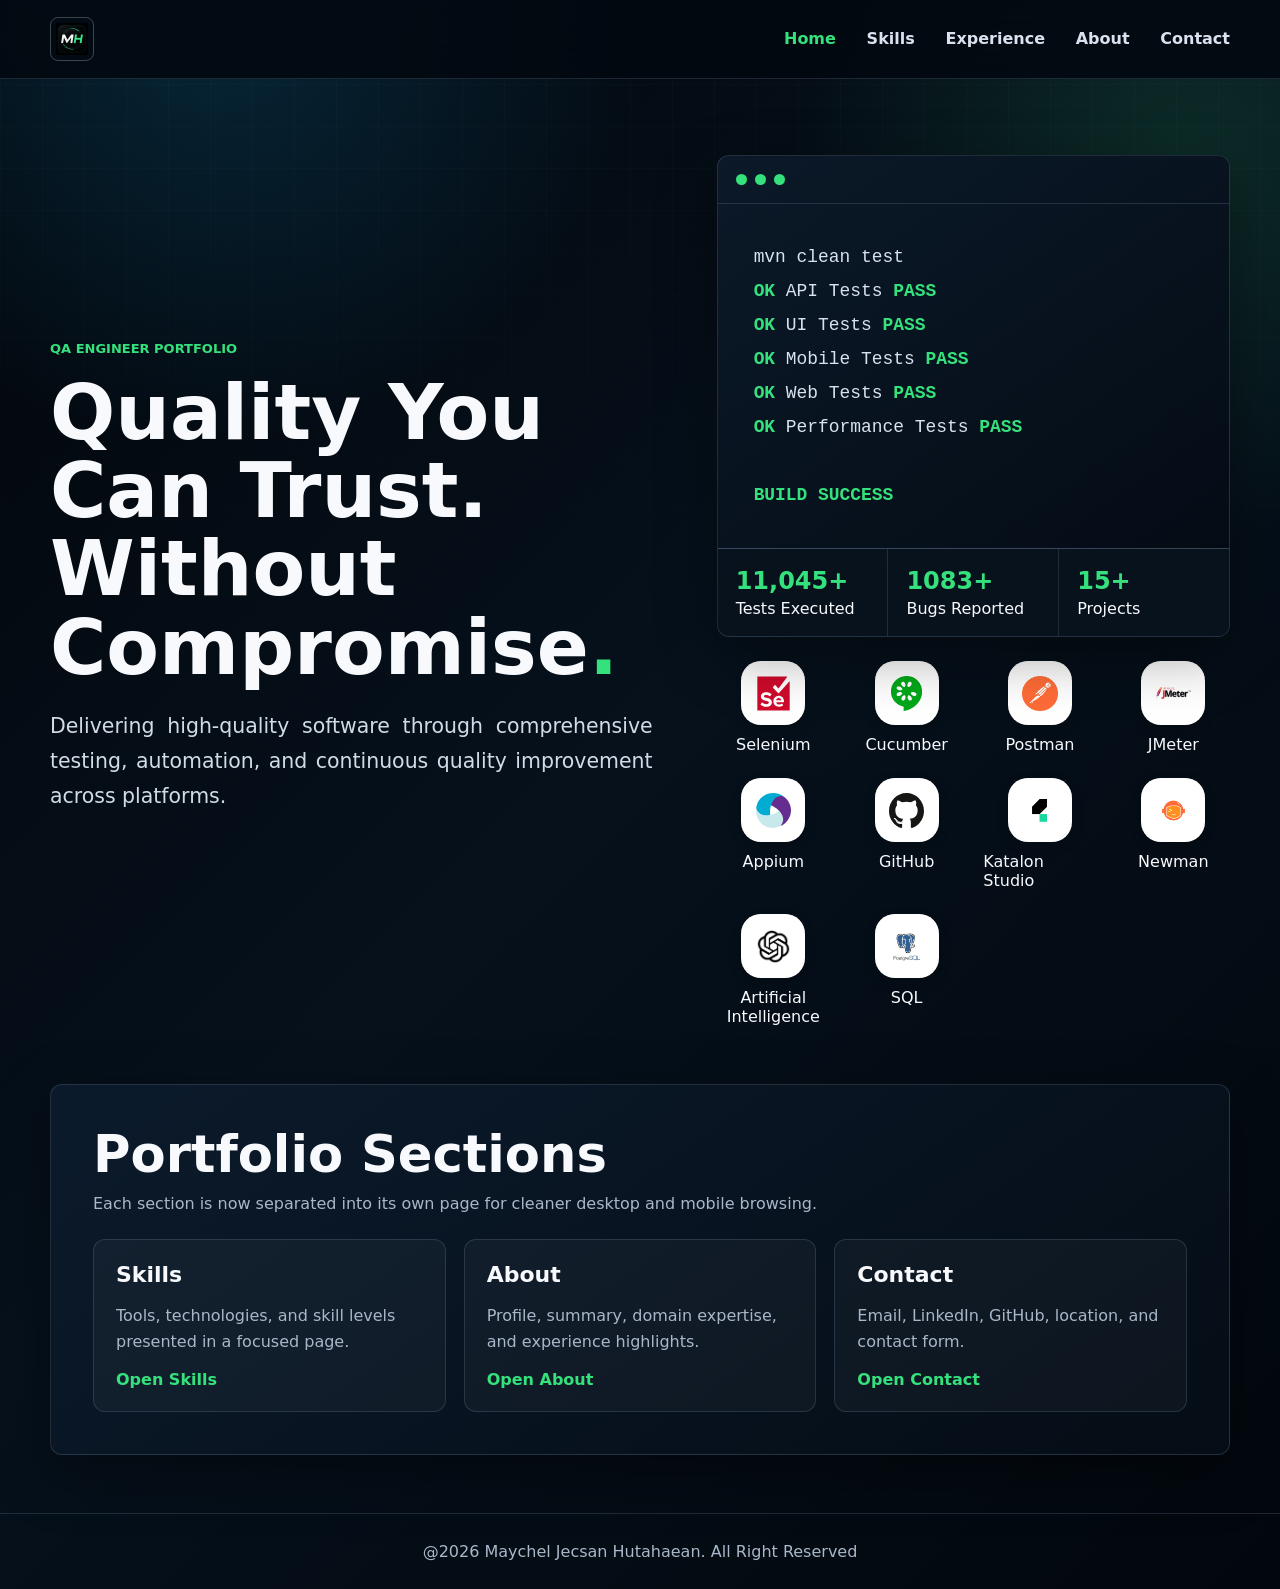
==== commit b9c834fd: "skill page" ====
--- a/outputs/index.html
+++ b/outputs/index.html
@@ -123,7 +123,7 @@
 
   <div class="tool">
     <div class="tool-icon">
-      <img src="assets/tools/ai.png" alt="AI">
+      <img src="assets/tools/artifical.png" alt="AI">
     </div>
     <span><center>Artificial <br>Intelligence</center></span>
   </div>
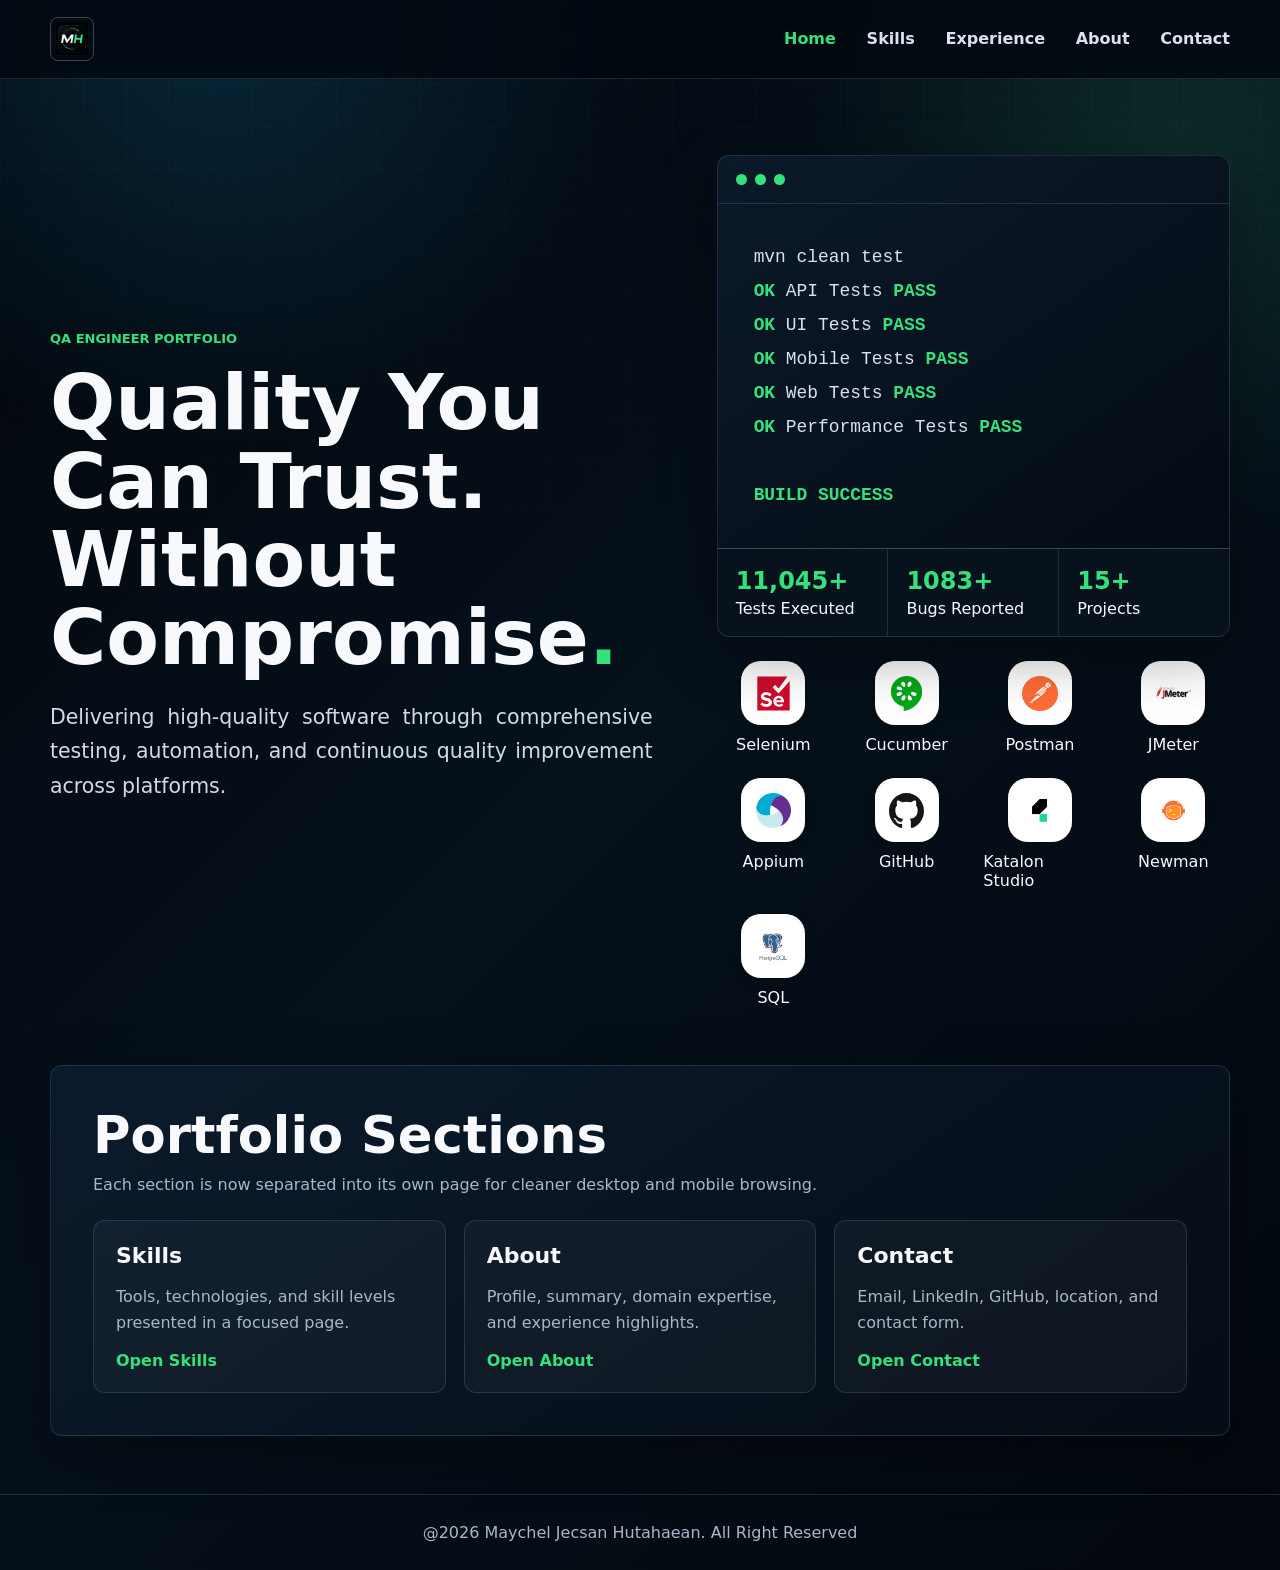
==== commit f182a2d9: "skill page" ====
--- a/outputs/index.html
+++ b/outputs/index.html
@@ -121,12 +121,12 @@
     <span>Newman</span>
   </div>
 
-  <div class="tool">
+  <!-- <div class="tool">
     <div class="tool-icon">
       <img src="assets/tools/artifical.png" alt="AI">
     </div>
     <span><center>Artificial <br>Intelligence</center></span>
-  </div>
+  </div> -->
 
   <div class="tool">
     <div class="tool-icon">
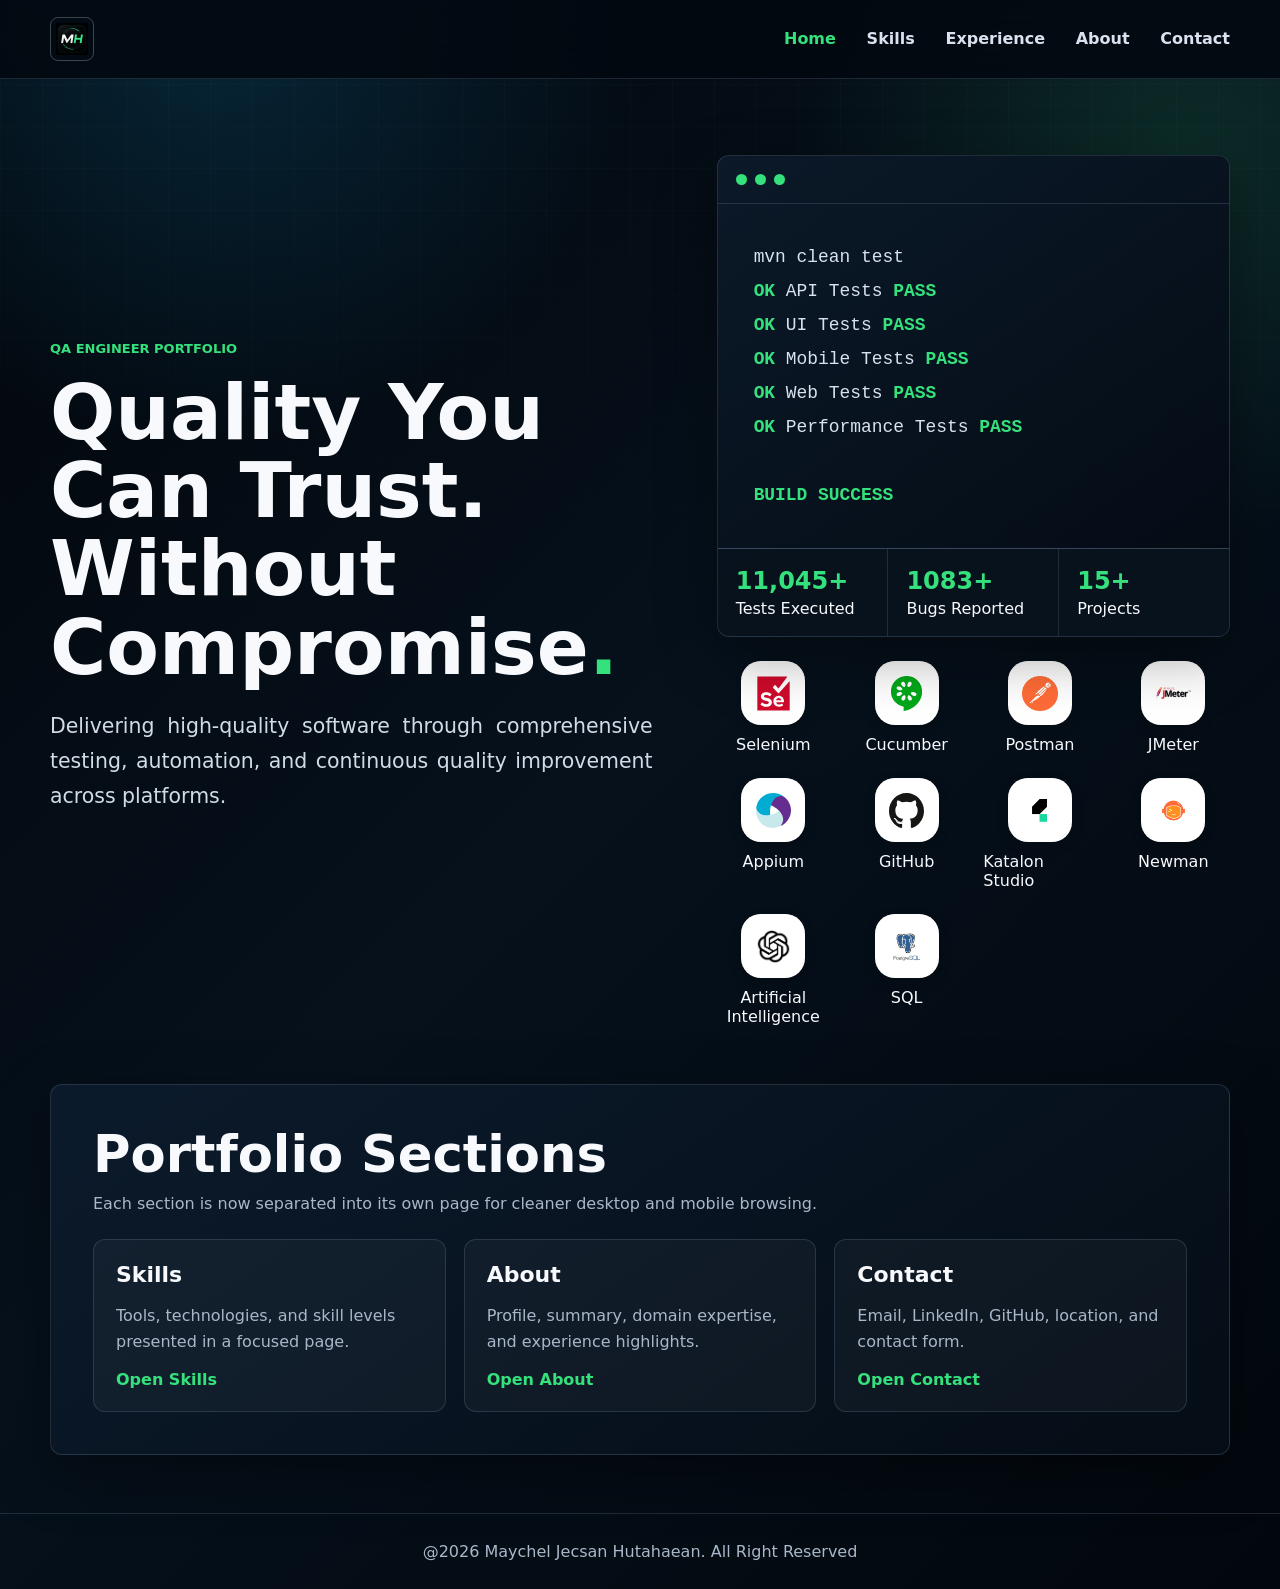
==== commit aa1da362: "tools image" ====
--- a/outputs/index.html
+++ b/outputs/index.html
@@ -121,12 +121,12 @@
     <span>Newman</span>
   </div>
 
-  <!-- <div class="tool">
+  <div class="tool">
     <div class="tool-icon">
       <img src="assets/tools/artifical.png" alt="AI">
     </div>
     <span><center>Artificial <br>Intelligence</center></span>
-  </div> -->
+  </div>
 
   <div class="tool">
     <div class="tool-icon">
